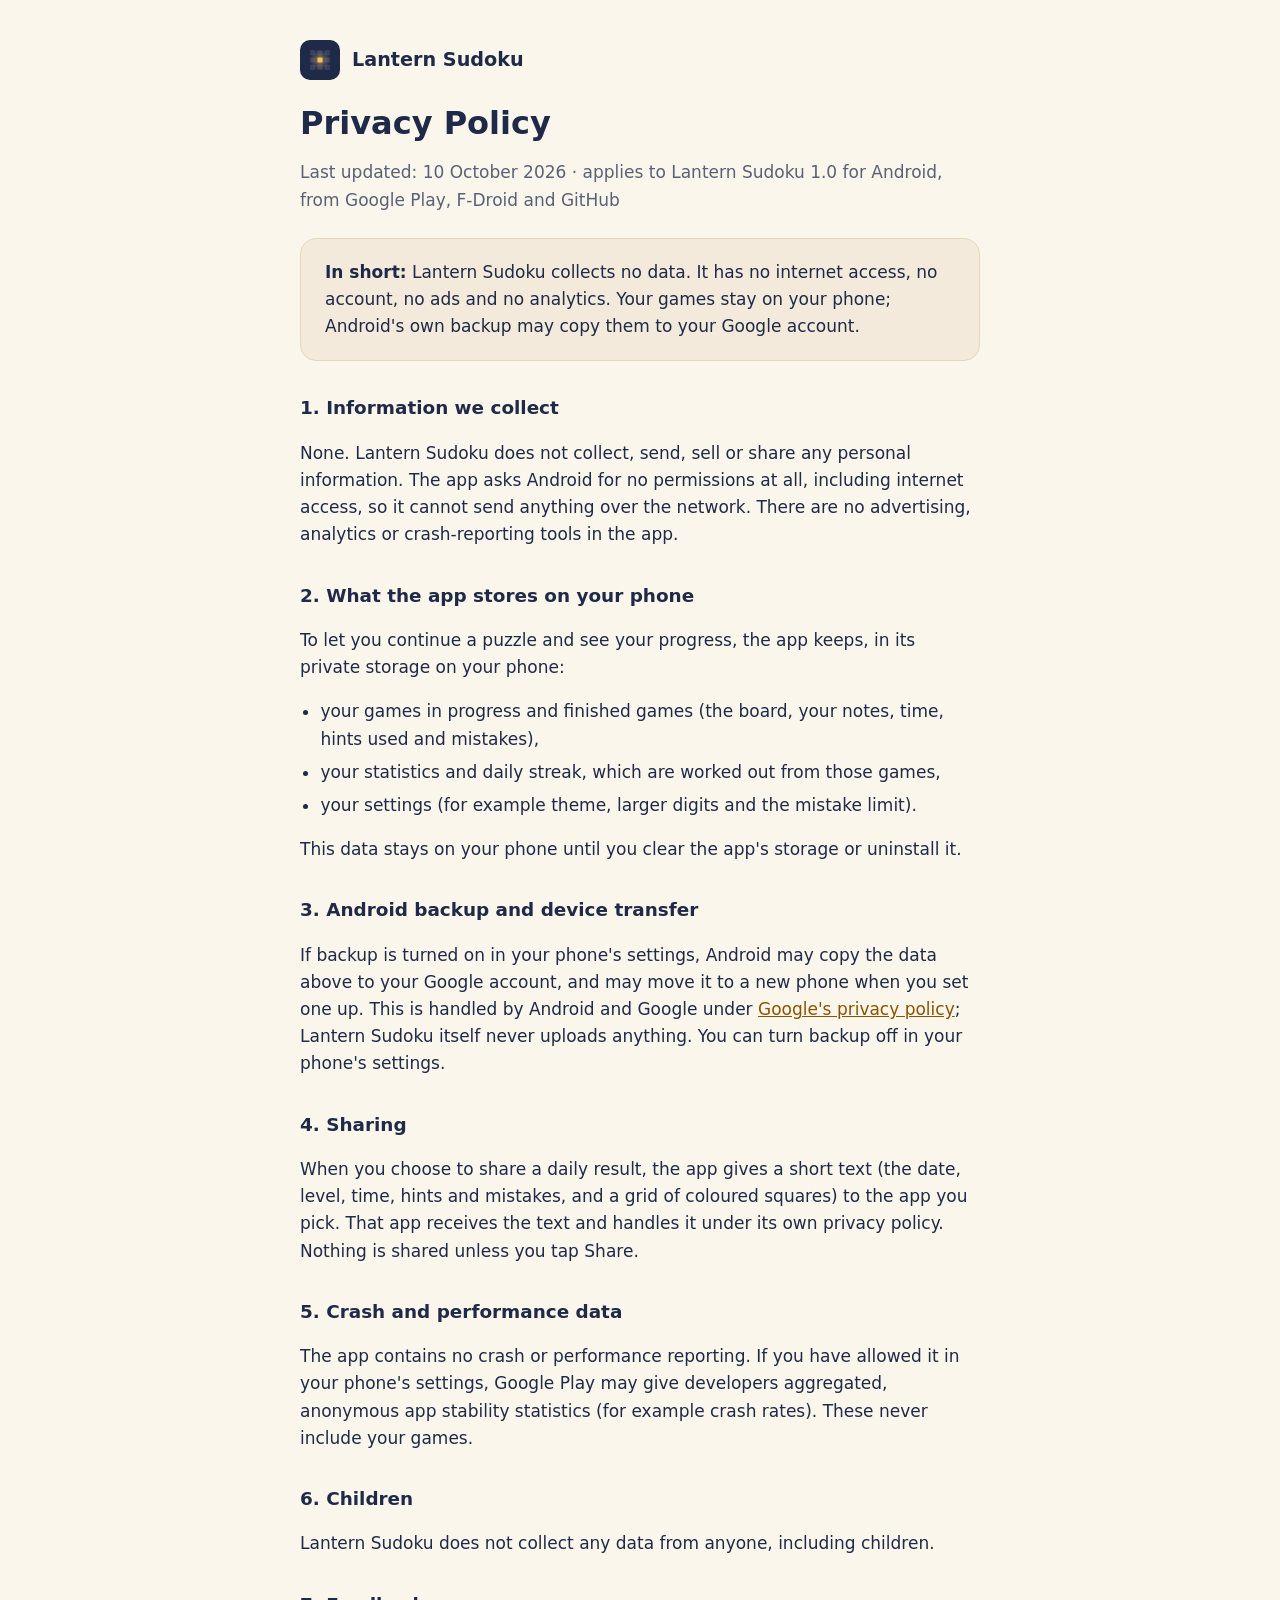
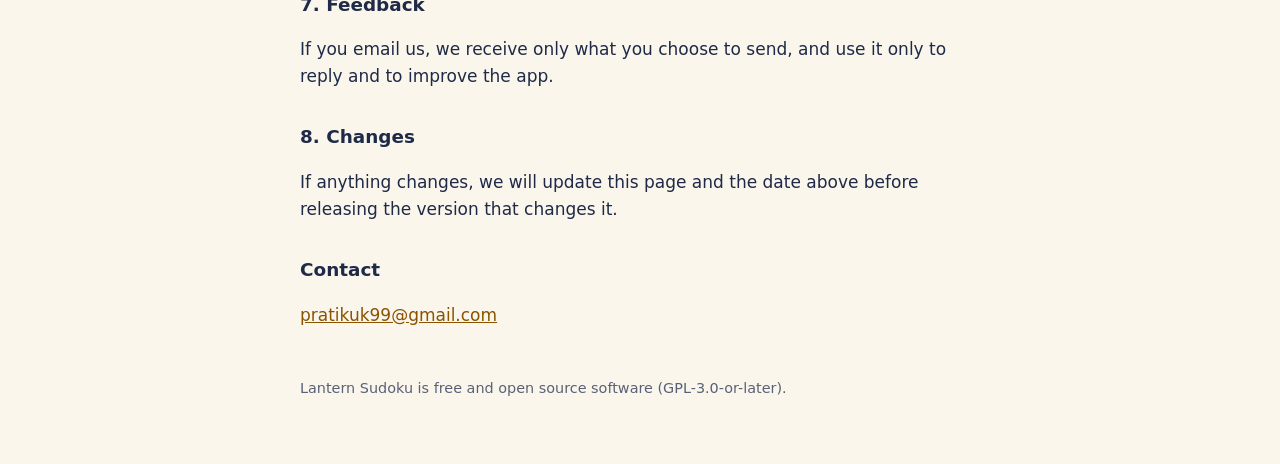
==== site/privacy/index.html @ 8b6ee81c "docs(site): privacy policy and home page for GitHub Pages site/privacy/index.html per ADR-009: no da" ====
<!doctype html>
<html lang="en">
<head>
  <meta charset="utf-8">
  <meta name="viewport" content="width=device-width, initial-scale=1">
  <title>Privacy Policy · Lantern Sudoku</title>
  <link rel="stylesheet" href="../style.css">
  <link rel="icon" href="../icon.svg">
</head>
<body>
<main>
  <a class="brand" href="../"><img src="../icon.svg" alt=""> Lantern Sudoku</a>
  <h1>Privacy Policy</h1>
  <p class="muted">Last updated: 10 October 2026 · applies to Lantern Sudoku 1.0 for Android, from Google Play, F-Droid and GitHub</p>

  <div class="card"><strong>In short:</strong> Lantern Sudoku collects no data. It has no internet access, no account, no ads and no analytics. Your games stay on your phone; Android's own backup may copy them to your Google account.</div>

  <h2>1. Information we collect</h2>
  <p>None. Lantern Sudoku does not collect, send, sell or share any personal information. The app asks Android for no permissions at all, including internet access, so it cannot send anything over the network. There are no advertising, analytics or crash-reporting tools in the app.</p>

  <h2>2. What the app stores on your phone</h2>
  <p>To let you continue a puzzle and see your progress, the app keeps, in its private storage on your phone:</p>
  <ul>
    <li>your games in progress and finished games (the board, your notes, time, hints used and mistakes),</li>
    <li>your statistics and daily streak, which are worked out from those games,</li>
    <li>your settings (for example theme, larger digits and the mistake limit).</li>
  </ul>
  <p>This data stays on your phone until you clear the app's storage or uninstall it.</p>

  <h2>3. Android backup and device transfer</h2>
  <p>If backup is turned on in your phone's settings, Android may copy the data above to your Google account, and may move it to a new phone when you set one up. This is handled by Android and Google under <a href="https://policies.google.com/privacy">Google's privacy policy</a>; Lantern Sudoku itself never uploads anything. You can turn backup off in your phone's settings.</p>

  <h2>4. Sharing</h2>
  <p>When you choose to share a daily result, the app gives a short text (the date, level, time, hints and mistakes, and a grid of coloured squares) to the app you pick. That app receives the text and handles it under its own privacy policy. Nothing is shared unless you tap Share.</p>

  <h2>5. Crash and performance data</h2>
  <p>The app contains no crash or performance reporting. If you have allowed it in your phone's settings, Google Play may give developers aggregated, anonymous app stability statistics (for example crash rates). These never include your games.</p>

  <h2>6. Children</h2>
  <p>Lantern Sudoku does not collect any data from anyone, including children.</p>

  <h2>7. Feedback</h2>
  <p>If you email us, we receive only what you choose to send, and use it only to reply and to improve the app.</p>

  <h2>8. Changes</h2>
  <p>If anything changes, we will update this page and the date above before releasing the version that changes it.</p>

  <h2>Contact</h2>
  <p><a href="mailto:pratikuk99@gmail.com">pratikuk99@gmail.com</a></p>

  <footer>Lantern Sudoku is free and open source software (GPL-3.0-or-later).</footer>
</main>
</body>
</html>
---- site/style.css ----
/* SPDX-License-Identifier: GPL-3.0-or-later */
/* Lantern Sudoku site: paper and ink, amber accent (design tokens, light and dark). */
:root { --accent: #8A5300; --ink: #1E2A47; --muted: #5A6176; --bg: #FBF6EC; --card: #F3EADB; --line: #E4D7BE; }
@media (prefers-color-scheme: dark) {
  :root { --accent: #F4BE63; --ink: #ECE6DA; --muted: #A8A396; --bg: #14161D; --card: #1D2029; --line: #2E3342; }
}
* { box-sizing: border-box; }
body { margin: 0; background: var(--bg); color: var(--ink); font: 17px/1.6 system-ui, -apple-system, "Segoe UI", Roboto, sans-serif; }
main { max-width: 720px; margin: 0 auto; padding: 40px 20px 64px; }
a { color: var(--accent); }
h1 { font-size: 2rem; line-height: 1.2; margin: 0 0 8px; }
h2 { font-size: 1.15rem; margin: 32px 0 8px; }
.muted { color: var(--muted); }
.card { background: var(--card); border: 1px solid var(--line); border-radius: 16px; padding: 20px 24px; margin: 24px 0; }
.brand { display: flex; align-items: center; gap: 12px; margin-bottom: 24px; font-weight: 700; font-size: 1.2rem; text-decoration: none; color: var(--ink); }
.brand img { width: 40px; height: 40px; border-radius: 10px; }
ul { padding-left: 1.2em; }
li { margin: 6px 0; }
footer { margin-top: 48px; font-size: 0.9rem; color: var(--muted); }
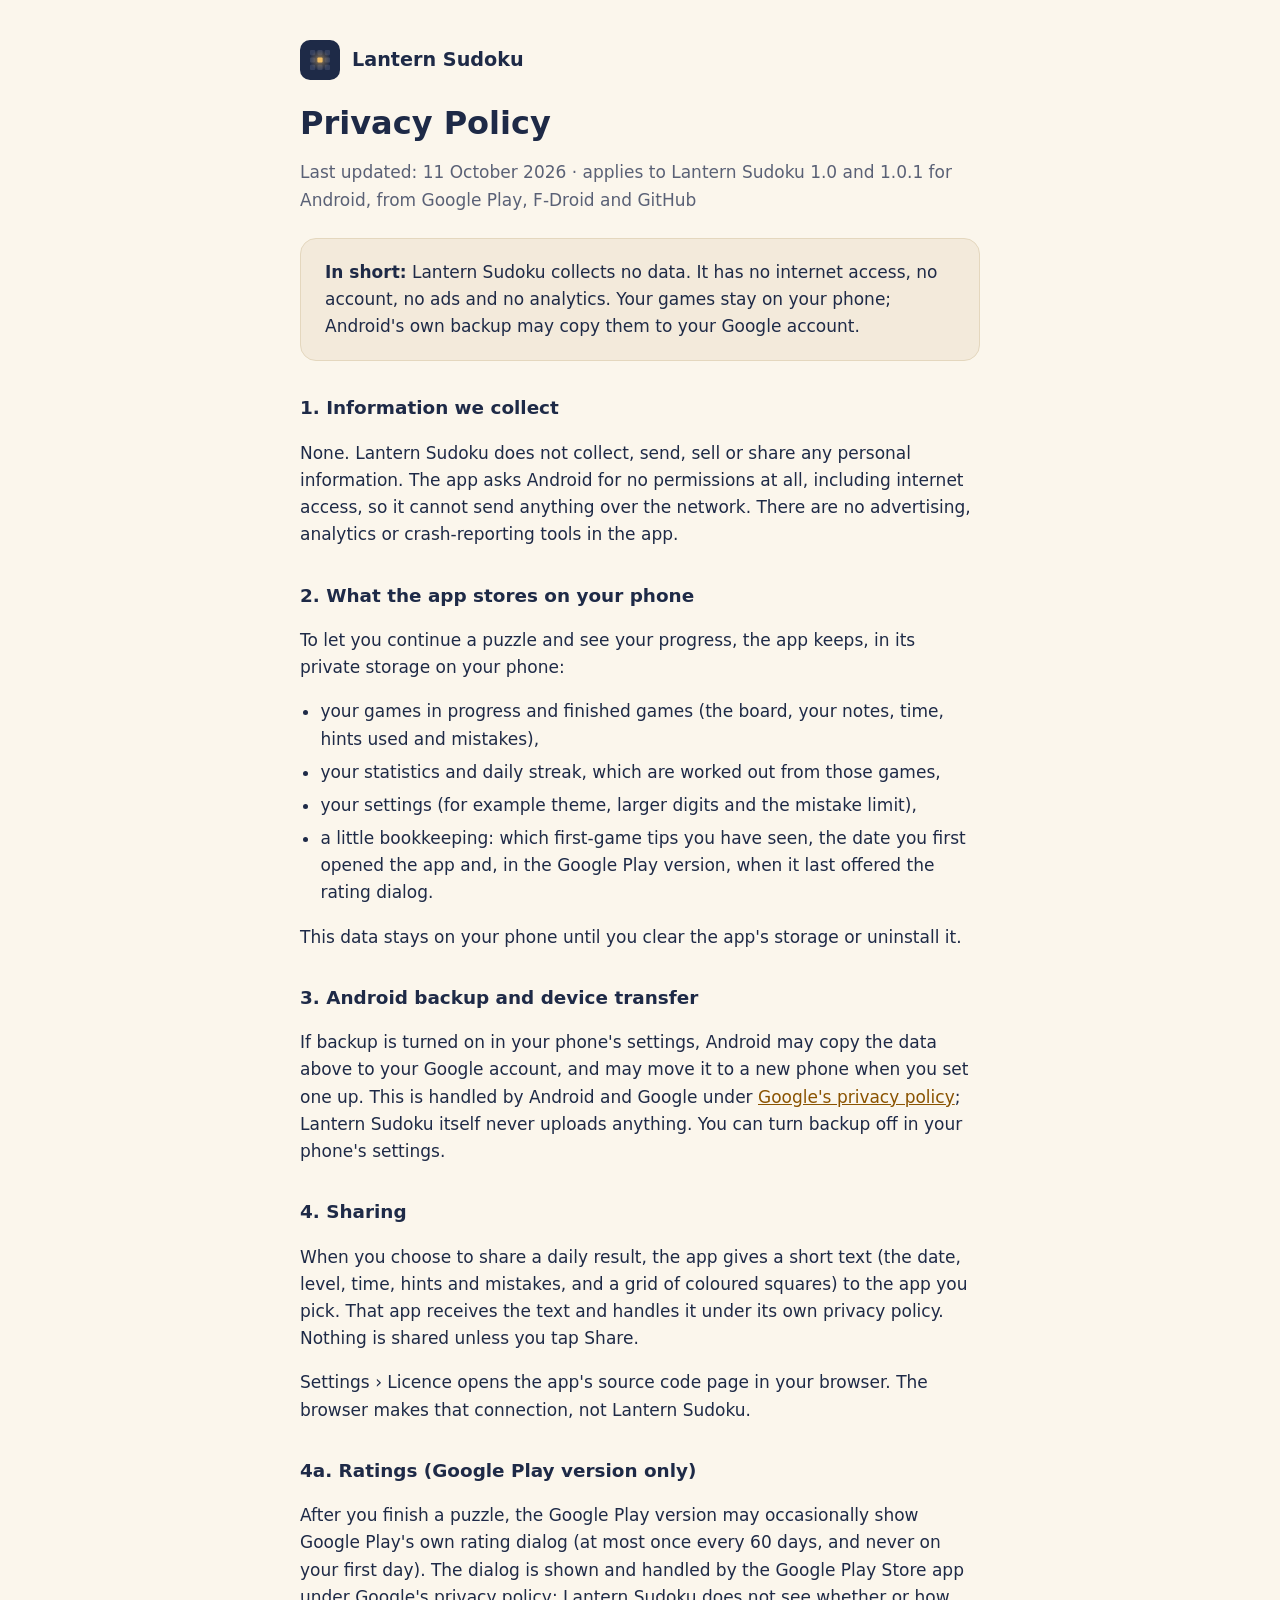
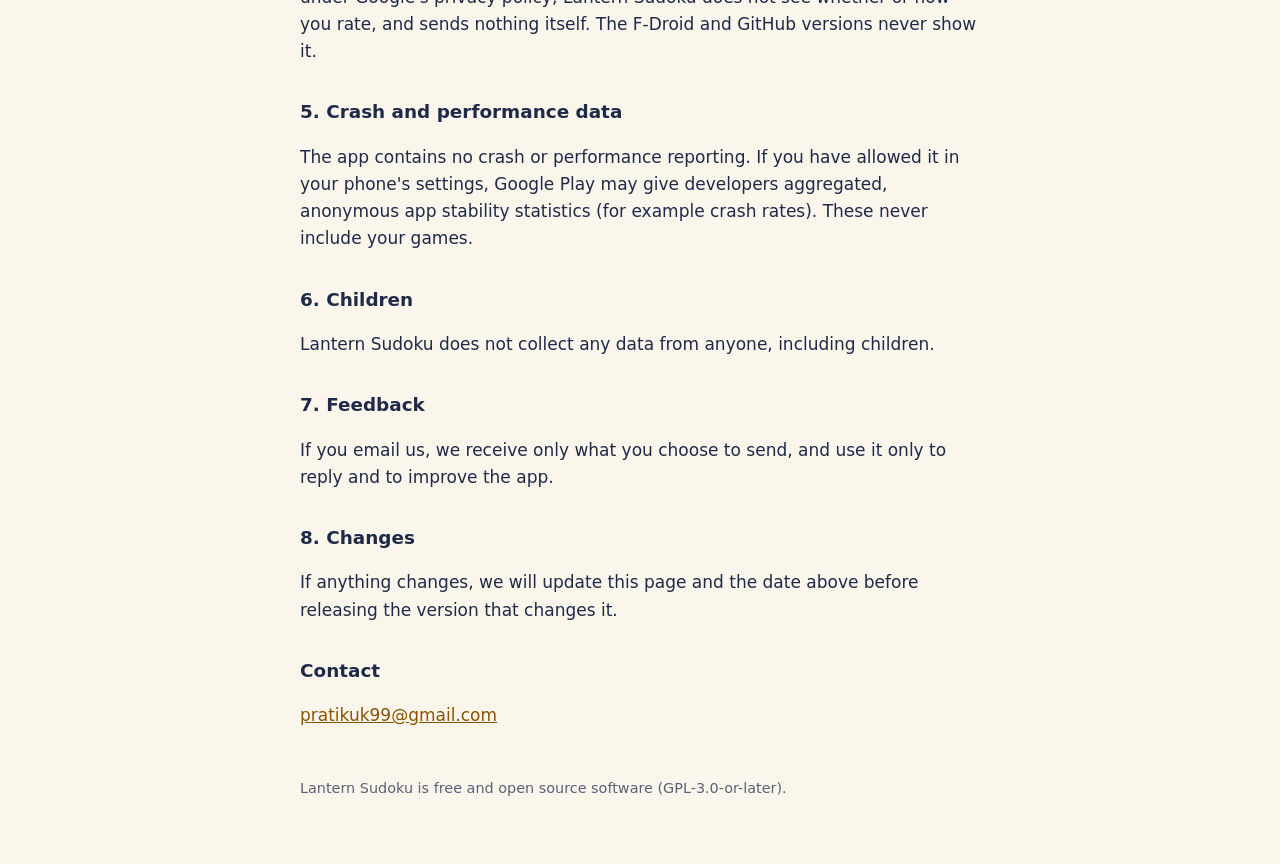
==== commit b7820eaf: "feat(app): M6 Shoulds for 1.0.1 (US-016, US-023, US-009, US-025, US-024, US-026) - US-016 past daili" ====
--- a/site/privacy/index.html
+++ b/site/privacy/index.html
@@ -11,7 +11,7 @@
 <main>
   <a class="brand" href="../"><img src="../icon.svg" alt=""> Lantern Sudoku</a>
   <h1>Privacy Policy</h1>
-  <p class="muted">Last updated: 10 October 2026 · applies to Lantern Sudoku 1.0 for Android, from Google Play, F-Droid and GitHub</p>
+  <p class="muted">Last updated: 11 October 2026 · applies to Lantern Sudoku 1.0 and 1.0.1 for Android, from Google Play, F-Droid and GitHub</p>
 
   <div class="card"><strong>In short:</strong> Lantern Sudoku collects no data. It has no internet access, no account, no ads and no analytics. Your games stay on your phone; Android's own backup may copy them to your Google account.</div>
 
@@ -23,7 +23,8 @@
   <ul>
     <li>your games in progress and finished games (the board, your notes, time, hints used and mistakes),</li>
     <li>your statistics and daily streak, which are worked out from those games,</li>
-    <li>your settings (for example theme, larger digits and the mistake limit).</li>
+    <li>your settings (for example theme, larger digits and the mistake limit),</li>
+    <li>a little bookkeeping: which first-game tips you have seen, the date you first opened the app and, in the Google Play version, when it last offered the rating dialog.</li>
   </ul>
   <p>This data stays on your phone until you clear the app's storage or uninstall it.</p>
 
@@ -32,6 +33,10 @@
 
   <h2>4. Sharing</h2>
   <p>When you choose to share a daily result, the app gives a short text (the date, level, time, hints and mistakes, and a grid of coloured squares) to the app you pick. That app receives the text and handles it under its own privacy policy. Nothing is shared unless you tap Share.</p>
+  <p>Settings › Licence opens the app's source code page in your browser. The browser makes that connection, not Lantern Sudoku.</p>
+
+  <h2>4a. Ratings (Google Play version only)</h2>
+  <p>After you finish a puzzle, the Google Play version may occasionally show Google Play's own rating dialog (at most once every 60 days, and never on your first day). The dialog is shown and handled by the Google Play Store app under Google's privacy policy; Lantern Sudoku does not see whether or how you rate, and sends nothing itself. The F-Droid and GitHub versions never show it.</p>
 
   <h2>5. Crash and performance data</h2>
   <p>The app contains no crash or performance reporting. If you have allowed it in your phone's settings, Google Play may give developers aggregated, anonymous app stability statistics (for example crash rates). These never include your games.</p>
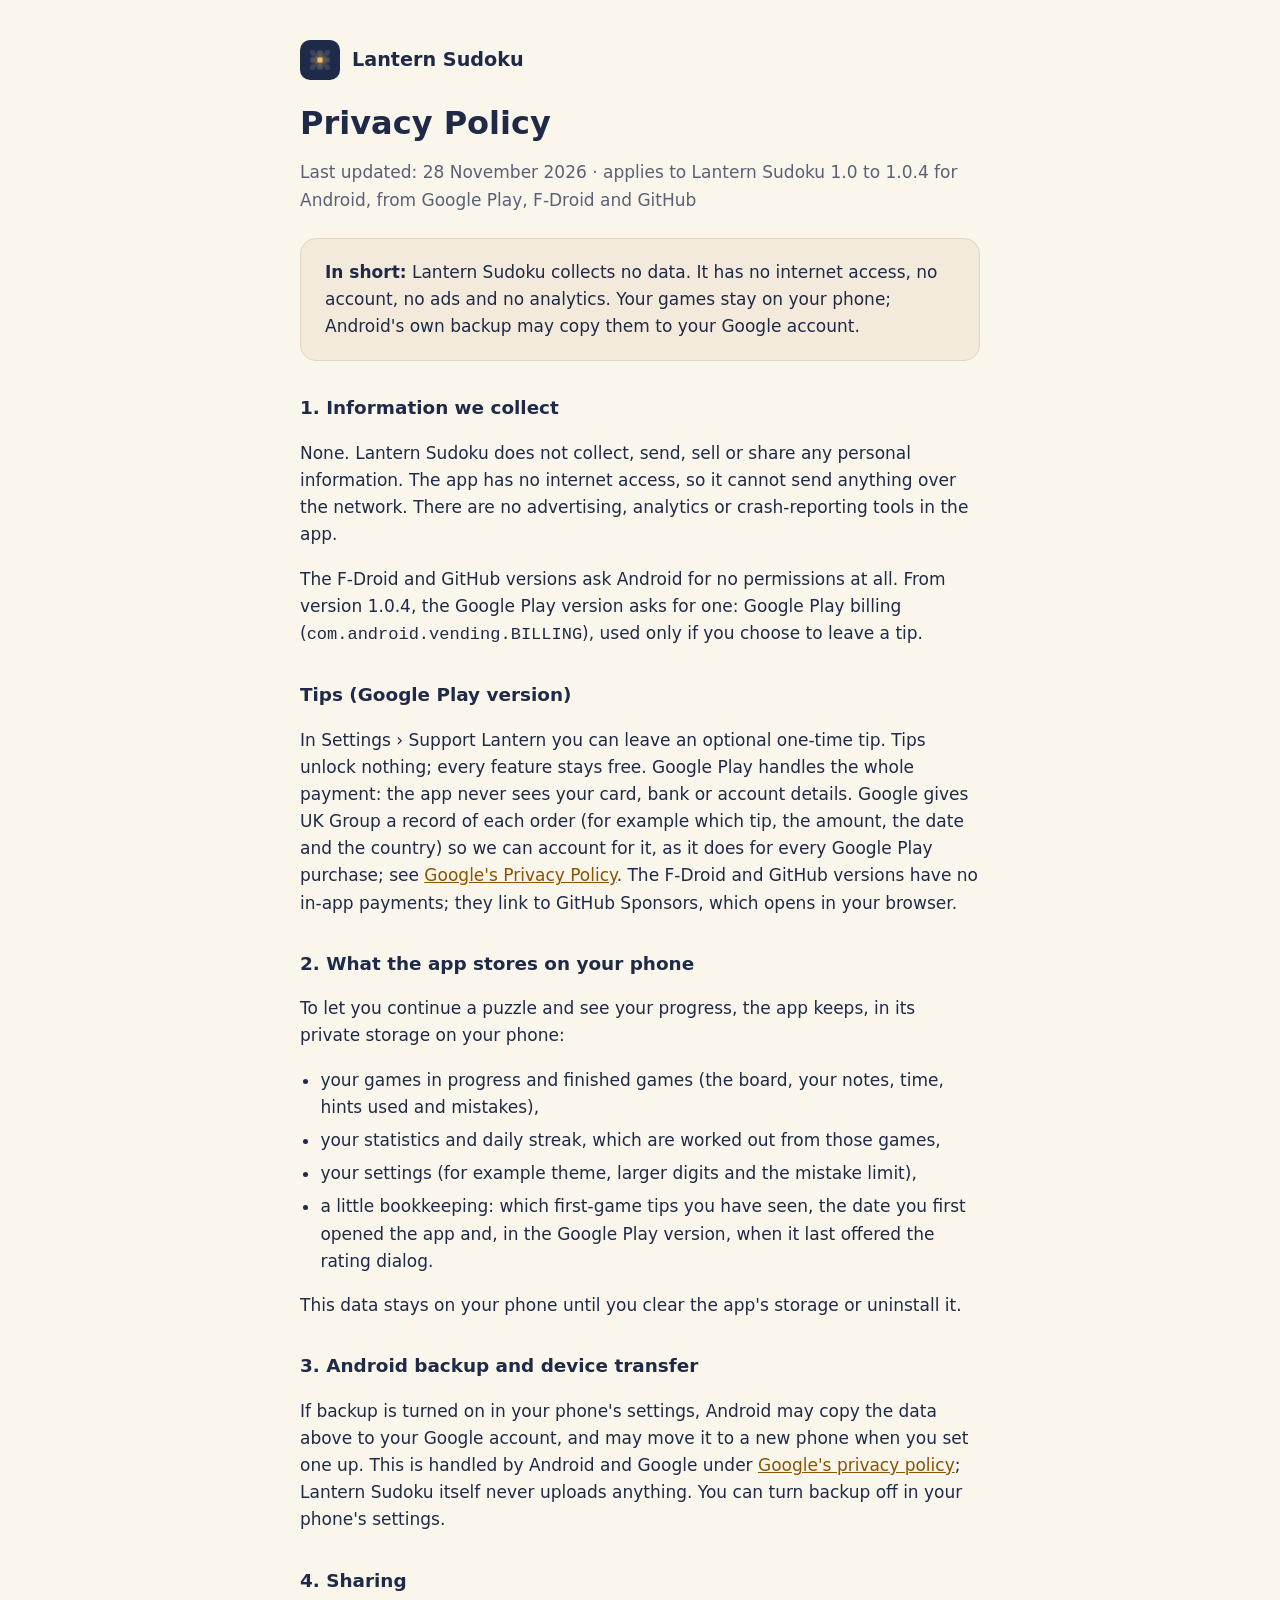
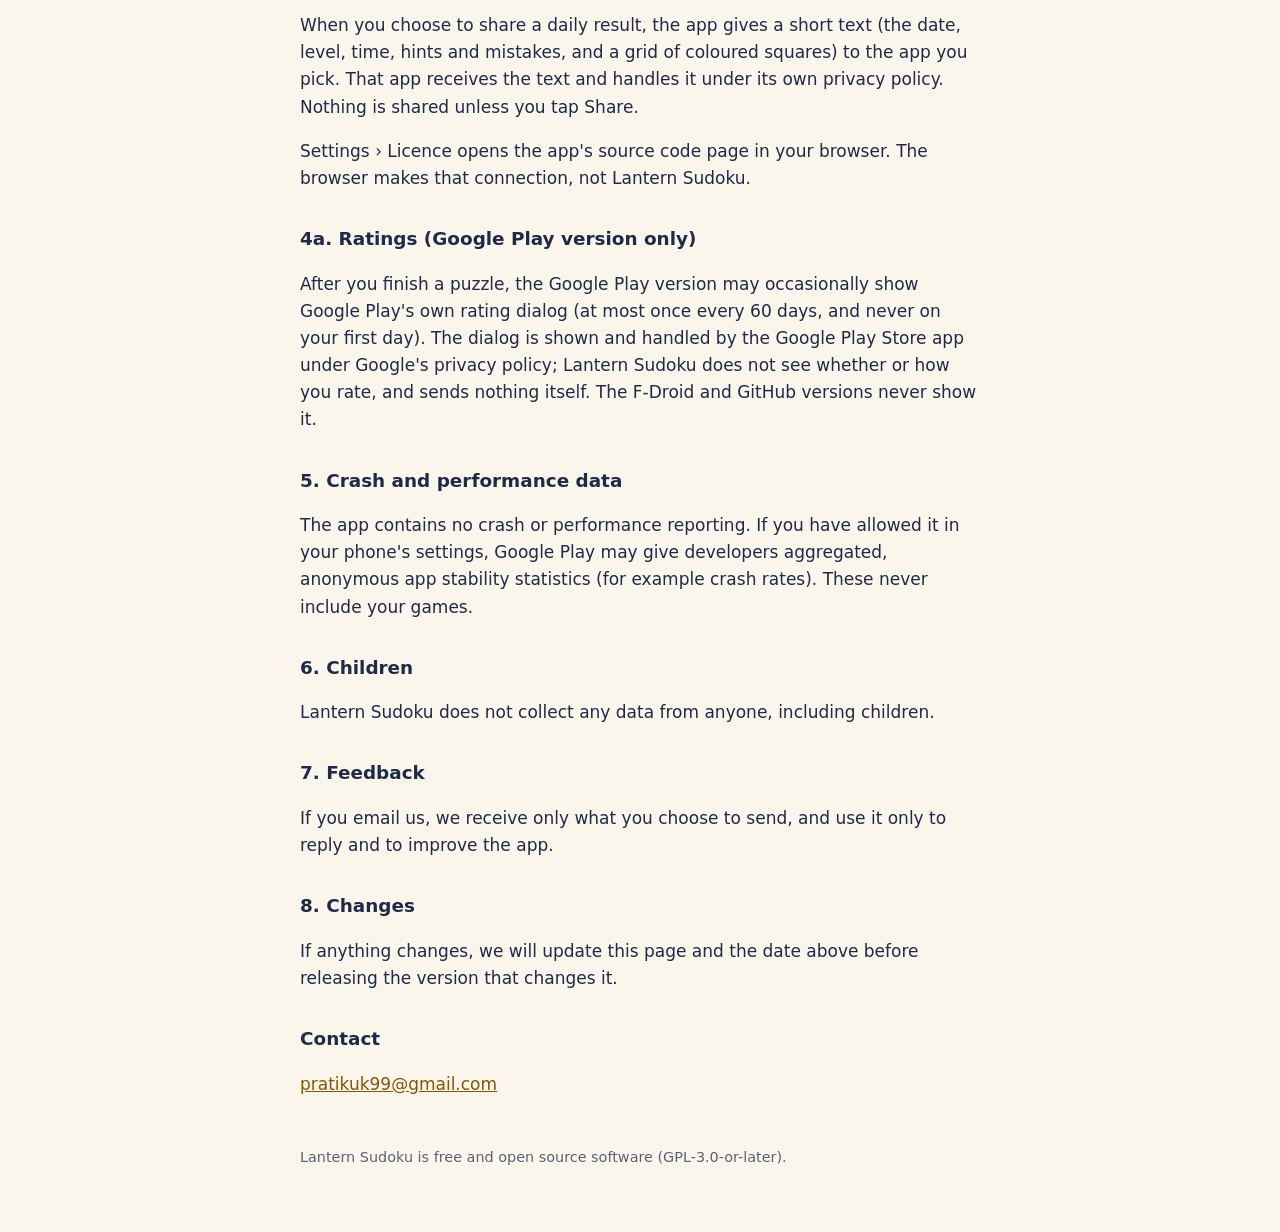
==== commit b2ff9aa3: "Tip jar: Settings › Support Lantern (1.0.4) play: three consumable Google Play tips (tip_small/mediu" ====
--- a/site/privacy/index.html
+++ b/site/privacy/index.html
@@ -4,6 +4,8 @@
   <meta charset="utf-8">
   <meta name="viewport" content="width=device-width, initial-scale=1">
   <title>Privacy Policy · Lantern Sudoku</title>
+  <meta name="description" content="Lantern Sudoku collects no data: no internet access, no account, no ads and no analytics. Your games stay on your phone.">
+  <link rel="canonical" href="https://ukpratik.github.io/lantern-sudoku/privacy/">
   <link rel="stylesheet" href="../style.css">
   <link rel="icon" href="../icon.svg">
 </head>
@@ -11,12 +13,16 @@
 <main>
   <a class="brand" href="../"><img src="../icon.svg" alt=""> Lantern Sudoku</a>
   <h1>Privacy Policy</h1>
-  <p class="muted">Last updated: 11 October 2026 · applies to Lantern Sudoku 1.0 and 1.0.1 for Android, from Google Play, F-Droid and GitHub</p>
+  <p class="muted">Last updated: 28 November 2026 · applies to Lantern Sudoku 1.0 to 1.0.4 for Android, from Google Play, F-Droid and GitHub</p>
 
   <div class="card"><strong>In short:</strong> Lantern Sudoku collects no data. It has no internet access, no account, no ads and no analytics. Your games stay on your phone; Android's own backup may copy them to your Google account.</div>
 
   <h2>1. Information we collect</h2>
-  <p>None. Lantern Sudoku does not collect, send, sell or share any personal information. The app asks Android for no permissions at all, including internet access, so it cannot send anything over the network. There are no advertising, analytics or crash-reporting tools in the app.</p>
+  <p>None. Lantern Sudoku does not collect, send, sell or share any personal information. The app has no internet access, so it cannot send anything over the network. There are no advertising, analytics or crash-reporting tools in the app.</p>
+  <p>The F-Droid and GitHub versions ask Android for no permissions at all. From version 1.0.4, the Google Play version asks for one: Google Play billing (<code>com.android.vending.BILLING</code>), used only if you choose to leave a tip.</p>
+
+  <h2>Tips (Google Play version)</h2>
+  <p>In Settings › Support Lantern you can leave an optional one-time tip. Tips unlock nothing; every feature stays free. Google Play handles the whole payment: the app never sees your card, bank or account details. Google gives UK Group a record of each order (for example which tip, the amount, the date and the country) so we can account for it, as it does for every Google Play purchase; see <a href="https://policies.google.com/privacy">Google's Privacy Policy</a>. The F-Droid and GitHub versions have no in-app payments; they link to GitHub Sponsors, which opens in your browser.</p>
 
   <h2>2. What the app stores on your phone</h2>
   <p>To let you continue a puzzle and see your progress, the app keeps, in its private storage on your phone:</p>
--- a/site/style.css
+++ b/site/style.css
@@ -17,3 +17,23 @@
 ul { padding-left: 1.2em; }
 li { margin: 6px 0; }
 footer { margin-top: 48px; font-size: 0.9rem; color: var(--muted); }
+.badges { display: flex; flex-wrap: wrap; align-items: center; gap: 4px; margin: 24px 0 4px; }
+.badges a { display: inline-block; line-height: 0; }
+.badges img { width: auto; height: 64px; }
+footer p { margin: 4px 0; }
+
+/* Support card (GitHub Sponsors) */
+:root { --sponsor: #BF3989; --sponsor-soft: #FFEFF7; --on-sponsor: #FFFFFF; }
+@media (prefers-color-scheme: dark) { :root { --sponsor: #DB61A2; --sponsor-soft: #3A1D2D; --on-sponsor: #1A0E14; } }
+.support { display: flex; flex-wrap: wrap; align-items: center; gap: 16px 20px; margin: 48px 0 0; padding: 20px 24px; background: var(--card); border: 1px solid var(--line); border-radius: 16px; }
+.support-heart { flex: none; display: grid; place-items: center; width: 48px; height: 48px; border-radius: 50%; background: var(--sponsor-soft); color: var(--sponsor); }
+.support-heart svg { width: 22px; height: 22px; fill: currentColor; }
+.support-text { flex: 1 1 260px; min-width: 0; }
+.support-text h2, .support-text h3 { margin: 0 0 4px; font-size: 1.15rem; line-height: 1.3; }
+.support-text p { margin: 0; color: var(--muted); font-size: 0.95rem; }
+.btn-sponsor { display: inline-flex; align-items: center; gap: 8px; min-height: 44px; padding: 0 18px; border: 1.5px solid var(--sponsor); border-radius: 999px; color: var(--sponsor); font-weight: 600; text-decoration: none; white-space: nowrap; transition: background-color .15s, color .15s; }
+.btn-sponsor svg { width: 16px; height: 16px; fill: currentColor; }
+.btn-sponsor:hover { background: var(--sponsor); color: var(--on-sponsor); text-decoration: none; }
+.btn-sponsor:focus-visible { outline: 2px solid var(--sponsor); outline-offset: 3px; }
+@media (max-width: 480px) { .support { padding: 20px; } .btn-sponsor { width: 100%; justify-content: center; } }
+@media (prefers-reduced-motion: reduce) { .btn-sponsor { transition: none; } }
